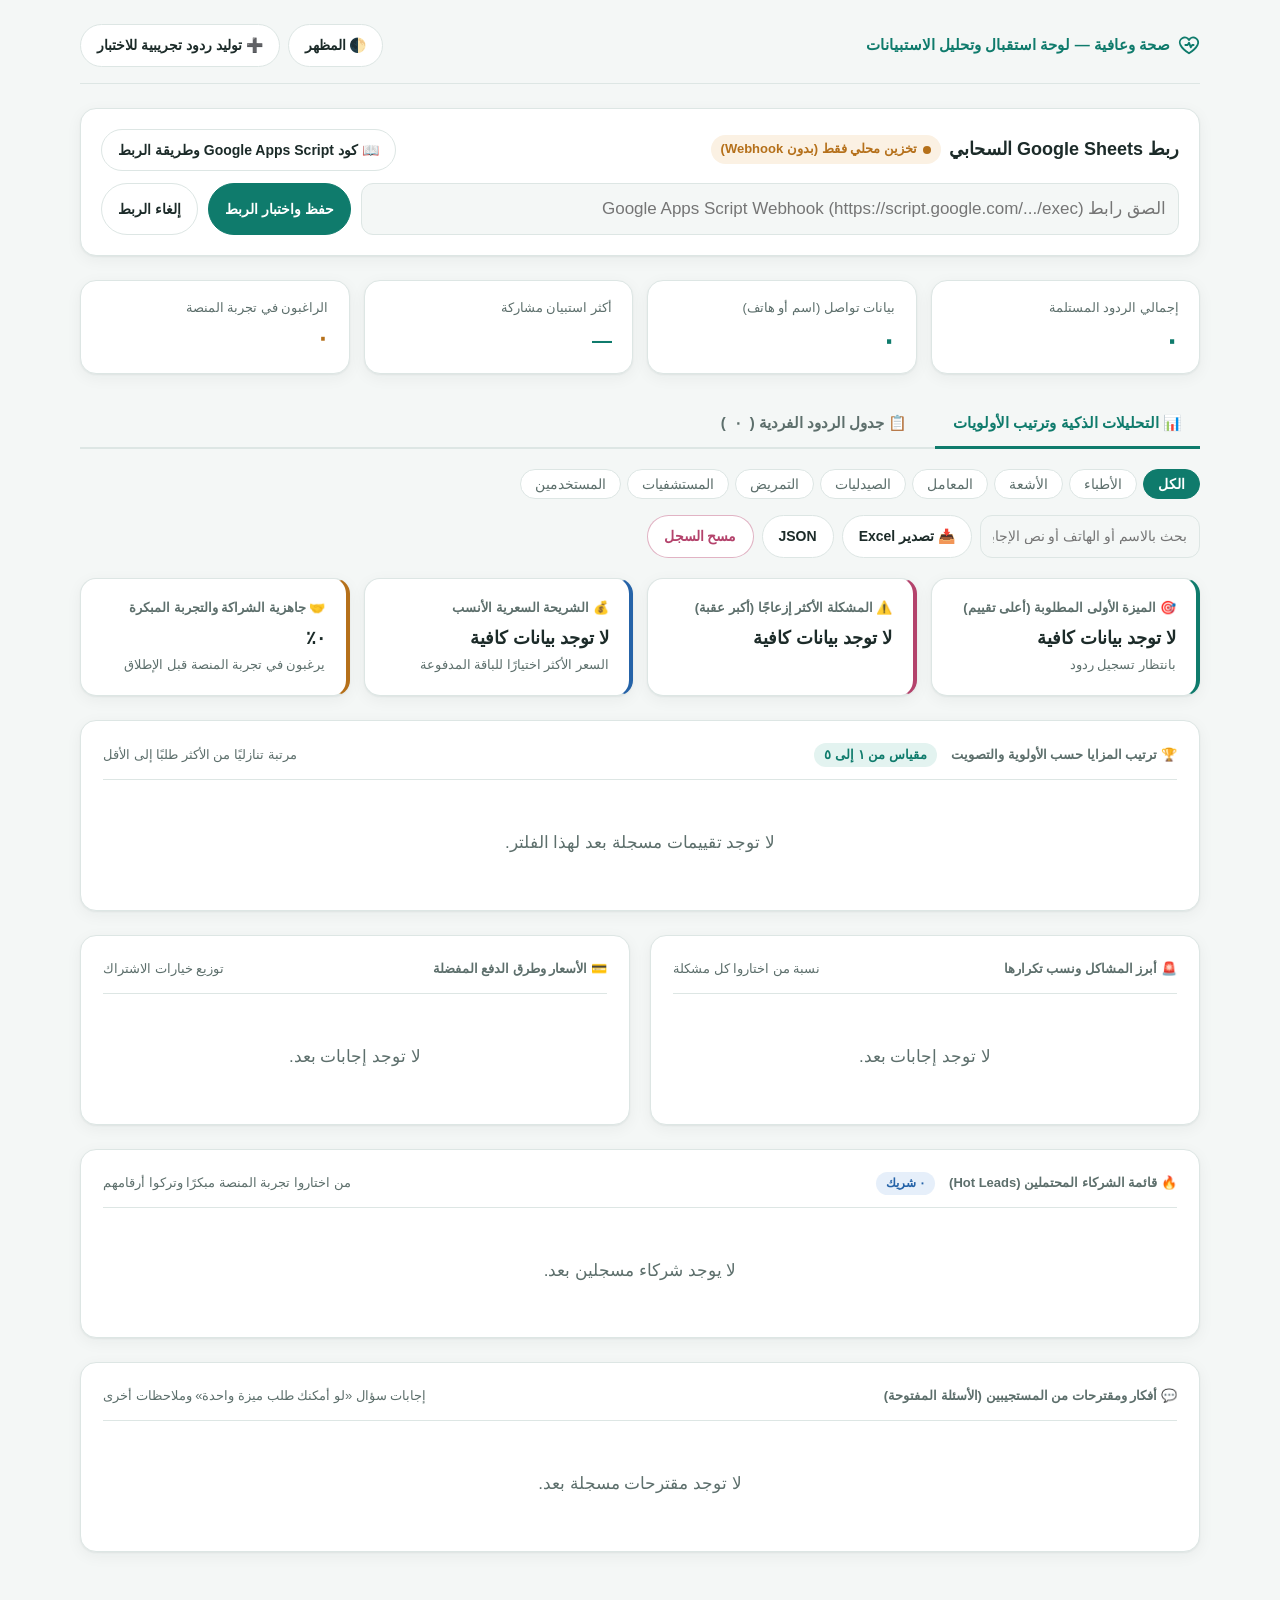
==== dashboard.html @ a5a101ae "surveys" ====
<!doctype html>
<html lang="ar" dir="rtl">

<head>
  <meta charset="utf-8">
  <meta name="viewport" content="width=device-width, initial-scale=1">
  <title>لوحة استقبال وتحليل الردود — صحة وعافية</title>
  <link rel="stylesheet" href="survey.css">
  <style>
    .dash-wrap {
      max-width: 1160px;
      margin: 0 auto;
      padding: 24px 20px 80px;
    }

    .dash-nav {
      display: flex;
      justify-content: space-between;
      align-items: center;
      flex-wrap: wrap;
      gap: 16px;
      margin-bottom: 24px;
      padding-bottom: 16px;
      border-bottom: 1px solid var(--line);
    }

    .nav-links {
      display: flex;
      gap: 8px;
      flex-wrap: wrap;
    }

    .btn {
      font: inherit;
      font-size: 14px;
      font-weight: 600;
      cursor: pointer;
      border: 1px solid var(--line);
      background: var(--card);
      color: var(--text);
      padding: 8px 16px;
      border-radius: 99px;
      display: inline-flex;
      align-items: center;
      gap: 6px;
      text-decoration: none;
      transition: all .2s;
    }

    .btn:hover {
      border-color: var(--brand);
      color: var(--brand);
    }

    .btn.primary {
      background: var(--brand);
      color: #fff;
      border-color: var(--brand);
    }

    .btn.primary:hover {
      opacity: .9;
      color: #fff;
    }

    .btn.danger {
      color: var(--rose);
      border-color: color-mix(in srgb, var(--rose) 40%, transparent);
    }

    .btn.danger:hover {
      background: var(--rose-soft);
    }

    .webhook-card {
      background: var(--card);
      border: 1px solid var(--line);
      border-radius: 16px;
      padding: 20px;
      margin-bottom: 24px;
      box-shadow: var(--shadow);
    }

    .webhook-header {
      display: flex;
      justify-content: space-between;
      align-items: center;
      gap: 12px;
      margin-bottom: 12px;
      flex-wrap: wrap;
    }

    .webhook-header h2 {
      font-size: 18px;
      margin: 0;
      display: flex;
      align-items: center;
      gap: 8px;
    }

    .status-badge {
      display: inline-flex;
      align-items: center;
      gap: 6px;
      font-size: 13px;
      font-weight: 700;
      padding: 3px 10px;
      border-radius: 99px;
      background: var(--accent-soft);
      color: var(--accent);
    }

    .status-badge.connected {
      background: var(--brand-soft);
      color: var(--brand);
    }

    .status-badge i {
      width: 8px;
      height: 8px;
      border-radius: 50%;
      background: currentColor;
    }

    .webhook-input-group {
      display: flex;
      gap: 10px;
      flex-wrap: wrap;
    }

    .webhook-input-group input {
      flex: 1;
      min-width: 280px;
    }

    .help-box {
      margin-top: 14px;
      background: var(--brand-soft);
      border-radius: 12px;
      padding: 14px 16px;
      font-size: 14px;
      line-height: 1.65;
    }

    .help-box ol {
      margin: 8px 0 0;
      padding-inline-start: 22px;
    }

    .stats-grid {
      display: grid;
      grid-template-columns: repeat(auto-fit, minmax(200px, 1fr));
      gap: 14px;
      margin-bottom: 24px;
    }

    .stat-card {
      background: var(--card);
      border: 1px solid var(--line);
      border-radius: 16px;
      padding: 16px 20px;
      box-shadow: var(--shadow);
    }

    .stat-label {
      font-size: 13px;
      color: var(--muted);
      margin-bottom: 4px;
    }

    .stat-val {
      font-size: 28px;
      font-weight: 800;
      color: var(--brand);
      line-height: 1.2;
    }

    /* Main View Switcher Tabs */
    .view-switcher {
      display: flex;
      gap: 10px;
      margin-bottom: 20px;
      border-bottom: 2px solid var(--line);
      padding-bottom: 0;
    }

    .view-tab {
      font: inherit;
      font-size: 15px;
      font-weight: 700;
      cursor: pointer;
      border: none;
      background: none;
      color: var(--muted);
      padding: 10px 18px;
      position: relative;
      bottom: -2px;
      border-bottom: 3px solid transparent;
      display: inline-flex;
      align-items: center;
      gap: 8px;
      transition: all .2s;
    }

    .view-tab:hover {
      color: var(--brand);
    }

    .view-tab.active {
      color: var(--brand);
      border-bottom-color: var(--brand);
    }

    .controls-bar {
      display: flex;
      justify-content: space-between;
      align-items: center;
      flex-wrap: wrap;
      gap: 12px;
      margin-bottom: 20px;
    }

    .filters-scroll {
      display: flex;
      gap: 6px;
      overflow-x: auto;
      padding-bottom: 4px;
      max-width: 100%;
    }

    .filter-chip {
      background: var(--card);
      border: 1px solid var(--line);
      color: var(--muted);
      padding: 6px 14px;
      border-radius: 99px;
      font-size: 14px;
      cursor: pointer;
      white-space: nowrap;
      transition: all .15s;
    }

    .filter-chip:hover {
      border-color: var(--brand);
      color: var(--text);
    }

    .filter-chip.active {
      background: var(--brand);
      color: #fff;
      border-color: var(--brand);
      font-weight: 600;
    }

    /* Analytics Cards & Charts */
    .insights-grid {
      display: grid;
      grid-template-columns: repeat(auto-fit, minmax(240px, 1fr));
      gap: 14px;
      margin-bottom: 24px;
    }

    .insight-box {
      background: var(--card);
      border: 1px solid var(--line);
      border-radius: 16px;
      padding: 18px 20px;
      box-shadow: var(--shadow);
      border-right: 4px solid var(--brand);
    }

    .insight-box.accent {
      border-right-color: var(--accent);
    }

    .insight-box.rose {
      border-right-color: var(--rose);
    }

    .insight-box.sky {
      border-right-color: var(--sky);
    }

    .insight-title {
      font-size: 13px;
      color: var(--muted);
      margin-bottom: 6px;
      font-weight: 600;
    }

    .insight-highlight {
      font-size: 18px;
      font-weight: 800;
      color: var(--text);
      line-height: 1.35;
      margin-bottom: 4px;
    }

    .insight-sub {
      font-size: 13px;
      color: var(--muted);
    }

    .chart-section {
      background: var(--card);
      border: 1px solid var(--line);
      border-radius: 16px;
      padding: 22px;
      margin-bottom: 24px;
      box-shadow: var(--shadow);
    }

    .chart-head {
      display: flex;
      justify-content: space-between;
      align-items: center;
      flex-wrap: wrap;
      gap: 8px;
      margin-bottom: 18px;
      padding-bottom: 12px;
      border-bottom: 1px solid var(--line);
    }

    .chart-head h3 {
      margin: 0;
      font-size: 17px;
      display: flex;
      align-items: center;
      gap: 8px;
    }

    .chart-head span {
      font-size: 13px;
      color: var(--muted);
    }

    /* Bar Ranking Item */
    .bar-item {
      margin-bottom: 14px;
    }

    .bar-item:last-child {
      margin-bottom: 0;
    }

    .bar-info {
      display: flex;
      justify-content: space-between;
      align-items: baseline;
      margin-bottom: 6px;
      gap: 12px;
      font-size: 14.5px;
    }

    .bar-name {
      font-weight: 600;
    }

    .bar-score {
      font-weight: 800;
      color: var(--brand);
      white-space: nowrap;
    }

    .bar-track {
      height: 10px;
      background: var(--line);
      border-radius: 99px;
      overflow: hidden;
      position: relative;
    }

    .bar-fill {
      height: 100%;
      background: var(--brand);
      border-radius: 99px;
      transition: width .5s ease;
    }

    .bar-fill.high {
      background: linear-gradient(90deg, var(--brand), #2dd4bf);
    }

    .bar-fill.mid {
      background: linear-gradient(90deg, var(--sky), #60a5fa);
    }

    .bar-fill.low {
      background: linear-gradient(90deg, var(--accent), #fbbf24);
    }

    .bar-fill.rose {
      background: linear-gradient(90deg, var(--rose), #f472b6);
    }

    /* Grid for side-by-side analytics */
    .analytics-cols {
      display: grid;
      grid-template-columns: repeat(auto-fit, minmax(360px, 1fr));
      gap: 20px;
      margin-bottom: 24px;
    }

    /* Leads Cards */
    .lead-card {
      background: var(--bg);
      border: 1px solid var(--line);
      border-radius: 12px;
      padding: 12px 16px;
      margin-bottom: 10px;
      display: flex;
      justify-content: space-between;
      align-items: center;
      flex-wrap: wrap;
      gap: 10px;
    }

    .lead-card:last-child {
      margin-bottom: 0;
    }

    .lead-info b {
      font-size: 15px;
      display: block;
    }

    .lead-info span {
      font-size: 13px;
      color: var(--muted);
    }

    .lead-actions {
      display: flex;
      gap: 8px;
    }

    /* Quotes Grid */
    .quotes-grid {
      display: grid;
      grid-template-columns: repeat(auto-fit, minmax(300px, 1fr));
      gap: 12px;
    }

    .quote-box {
      background: var(--bg);
      border: 1px solid var(--line);
      border-radius: 12px;
      padding: 14px 16px;
      font-size: 14px;
      line-height: 1.6;
    }

    .quote-box p {
      margin: 0 0 8px;
      font-style: italic;
      color: var(--text);
    }

    .quote-author {
      font-size: 12.5px;
      color: var(--brand);
      font-weight: 700;
      display: flex;
      justify-content: space-between;
    }

    /* Table Styles */
    .table-card {
      background: var(--card);
      border: 1px solid var(--line);
      border-radius: 16px;
      box-shadow: var(--shadow);
      overflow: hidden;
    }

    .table-wrap {
      overflow-x: auto;
      width: 100%;
    }

    table {
      width: 100%;
      border-collapse: collapse;
      text-align: start;
      font-size: 14.5px;
    }

    th {
      background: var(--bg);
      color: var(--muted);
      font-weight: 700;
      padding: 12px 16px;
      border-bottom: 1px solid var(--line);
      white-space: nowrap;
    }

    td {
      padding: 12px 16px;
      border-bottom: 1px solid var(--line);
      vertical-align: middle;
    }

    tr:last-child td {
      border-bottom: none;
    }

    tr:hover td {
      background: color-mix(in srgb, var(--brand-soft) 40%, transparent);
    }

    .empty-state {
      text-align: center;
      padding: 56px 20px;
      color: var(--muted);
    }

    .empty-icon {
      font-size: 48px;
      margin-bottom: 12px;
      display: inline-block;
    }

    /* Details Modal */
    .modal-overlay {
      position: fixed;
      inset: 0;
      background: rgba(0, 0, 0, .55);
      backdrop-filter: blur(4px);
      z-index: 100;
      display: grid;
      place-items: center;
      padding: 16px;
      opacity: 0;
      pointer-events: none;
      transition: opacity .2s;
    }

    .modal-overlay.open {
      opacity: 1;
      pointer-events: auto;
    }

    .modal {
      background: var(--card);
      border: 1px solid var(--line);
      border-radius: 20px;
      width: 100%;
      max-width: 680px;
      max-height: 85vh;
      display: flex;
      flex-direction: column;
      box-shadow: 0 10px 40px rgba(0, 0, 0, .25);
    }

    .modal-header {
      padding: 18px 22px;
      border-bottom: 1px solid var(--line);
      display: flex;
      justify-content: space-between;
      align-items: center;
    }

    .modal-header h3 {
      margin: 0;
      font-size: 18px;
    }

    .modal-body {
      padding: 22px;
      overflow-y: auto;
      flex: 1;
    }

    .modal-footer {
      padding: 14px 22px;
      border-top: 1px solid var(--line);
      display: flex;
      justify-content: flex-end;
    }

    .q-item {
      background: var(--bg);
      border-radius: 12px;
      padding: 12px 16px;
      margin-bottom: 12px;
    }

    .q-item-title {
      font-weight: 700;
      font-size: 14px;
      color: var(--text);
      margin-bottom: 6px;
    }

    .q-item-ans {
      font-size: 14.5px;
      color: var(--brand);
      line-height: 1.5;
    }

    .matrix-item {
      display: flex;
      justify-content: space-between;
      padding: 4px 0;
      border-bottom: 1px dashed var(--line);
      font-size: 13.5px;
    }

    .matrix-item:last-child {
      border-bottom: none;
    }
  </style>
</head>

<body>

  <header class="dash-wrap">
    <div class="dash-nav">
      <div class="brand">
        <svg viewBox="0 0 24 24" fill="none" stroke="currentColor" stroke-width="2" stroke-linecap="round" stroke-linejoin="round">
          <path d="M12 21s-7-4.4-9.3-9A5.2 5.2 0 0 1 12 6.5 5.2 5.2 0 0 1 21.3 12C19 16.6 12 21 12 21z" />
          <path d="M8 12h2.5l1.5-2.5 2 5 1.5-2.5H17" />
        </svg>
        صحة وعافية — لوحة استقبال وتحليل الاستبيانات
      </div>
      <div class="nav-links">
        <button class="btn" id="themeToggle" type="button">🌓 المظهر</button>
        <button class="btn" id="sampleDataBtn" type="button">➕ توليد ردود تجريبية للاختبار</button>
      </div>
    </div>

    <!-- Webhook Integration Card -->
    <section class="webhook-card">
      <div class="webhook-header">
        <h2>
          <span>ربط Google Sheets السحابي</span>
          <span class="status-badge" id="webhookStatusBadge">
            <i></i> <span id="webhookStatusText">محفوظ محلياً فقط</span>
          </span>
        </h2>
        <button class="btn" id="toggleHelpBtn" type="button">📖 كود Google Apps Script وطريقة الربط</button>
      </div>

      <div class="webhook-input-group">
        <input type="text" id="webhookInput" placeholder="الصق رابط Google Apps Script Webhook (https://script.google.com/.../exec)">
        <button class="btn primary" id="saveWebhookBtn" type="button">حفظ واختبار الربط</button>
        <button class="btn" id="clearWebhookBtn" type="button">إلغاء الربط</button>
      </div>

      <div class="help-box" id="helpBox" hidden>
        <b>طريقة الربط في دقيقتين مع Google Sheets:</b>
        <ol>
          <li>افتح ملف [google-sheets-script.js](google-sheets-script.js) وانسخ الكود بالكامل.</li>
          <li>في شيت جديد على Google Drive، اختر من القائمة: <b>ملحقات (Extensions) &gt; Apps Script</b> والصق الكود.</li>
          <li>اضغط <b>Deploy (نشر) &gt; New deployment &gt; نوع Web app &gt; Who has access: Anyone</b>.</li>
          <li>انسخ الرابط الناتج والصقه في الخانة أعلاه واضغط حفظ. سيتم تحويل أي رد تلقائيًا لجدول Google Sheets!</li>
        </ol>
      </div>
    </section>

    <!-- Top KPI Stats -->
    <div class="stats-grid">
      <div class="stat-card">
        <div class="stat-label">إجمالي الردود المستلمة</div>
        <div class="stat-val" id="statTotal">٠</div>
      </div>
      <div class="stat-card">
        <div class="stat-label">بيانات تواصل (اسم أو هاتف)</div>
        <div class="stat-val" id="statContacts">٠</div>
      </div>
      <div class="stat-card">
        <div class="stat-label">أكثر استبيان مشاركة</div>
        <div class="stat-val" id="statTop" style="font-size: 20px; padding-top: 4px;">—</div>
      </div>
      <div class="stat-card">
        <div class="stat-label">الراغبون في تجربة المنصة</div>
        <div class="stat-val" id="statPartners" style="font-size: 24px; color: var(--accent);">٠</div>
      </div>
    </div>

    <!-- View Switcher Tabs -->
    <div class="view-switcher">
      <button class="view-tab active" id="tabAnalyticsBtn" type="button">
        📊 التحليلات الذكية وترتيب الأولويات
      </button>
      <button class="view-tab" id="tabResponsesBtn" type="button">
        📋 جدول الردود الفردية (<span id="responsesCountBadge">٠</span>)
      </button>
    </div>

    <!-- Filters Bar (Shared across both views) -->
    <div class="controls-bar">
      <div class="filters-scroll" id="filtersList">
        <button class="filter-chip active" data-type="all">الكل</button>
        <button class="filter-chip" data-type="الدكاترة">الأطباء</button>
        <button class="filter-chip" data-type="الأشعة">الأشعة</button>
        <button class="filter-chip" data-type="المعامل">المعامل</button>
        <button class="filter-chip" data-type="الصيدليات">الصيدليات</button>
        <button class="filter-chip" data-type="التمريض">التمريض</button>
        <button class="filter-chip" data-type="المستشفيات">المستشفيات</button>
        <button class="filter-chip" data-type="المستخدمين">المستخدمين</button>
      </div>

      <div style="display: flex; gap: 8px; flex-wrap: wrap;">
        <input type="text" id="searchInput" placeholder="بحث بالاسم أو الهاتف أو نص الإجابة…" style="width: 220px; padding: 6px 12px; font-size: 14px;">
        <button class="btn" id="exportCsvBtn" type="button">📥 تصدير Excel</button>
        <button class="btn" id="exportJsonBtn" type="button">JSON</button>
        <button class="btn danger" id="clearAllBtn" type="button">مسح السجل</button>
      </div>
    </div>

    <!-- VIEW 1: SMART ANALYTICS VIEW -->
    <div id="analyticsView">
      <!-- Executive Insights -->
      <div class="insights-grid">
        <div class="insight-box">
          <div class="insight-title">🎯 الميزة الأولى المطلوبة (أعلى تقييم)</div>
          <div class="insight-highlight" id="insightTopFeature">—</div>
          <div class="insight-sub" id="insightTopFeatureScore">بناءً على تصويت المستجيبين</div>
        </div>
        <div class="insight-box rose">
          <div class="insight-title">⚠️ المشكلة الأكثر إزعاجًا (أكبر عقبة)</div>
          <div class="insight-highlight" id="insightTopPain">—</div>
          <div class="insight-sub" id="insightTopPainPct">نسبة من يعانون منها</div>
        </div>
        <div class="insight-box sky">
          <div class="insight-title">💰 الشريحة السعرية الأنسب</div>
          <div class="insight-highlight" id="insightPriceTier">—</div>
          <div class="insight-sub">السعر الأكثر اختيارًا للباقة المدفوعة</div>
        </div>
        <div class="insight-box accent">
          <div class="insight-title">🤝 جاهزية الشراكة والتجربة المبكرة</div>
          <div class="insight-highlight" id="insightPartnershipPct">٠٪</div>
          <div class="insight-sub">يرغبون في تجربة المنصة قبل الإطلاق</div>
        </div>
      </div>

      <!-- Feature Priority Ranking (From Matrix 1 to 5) -->
      <section class="chart-section">
        <div class="chart-head">
          <h3>
            <span>🏆 ترتيب المزايا حسب الأولوية والتصويت</span>
            <span class="tag now">مقياس من ١ إلى ٥</span>
          </h3>
          <span>مرتبة تنازليًا من الأكثر طلبًا إلى الأقل</span>
        </div>
        <div id="featureRankingsList">
          <!-- Injected dynamically -->
        </div>
      </section>

      <!-- 2 Columns: Pain Points vs Pricing & Payment -->
      <div class="analytics-cols">
        <!-- Pain points -->
        <section class="chart-section" style="margin-bottom: 0;">
          <div class="chart-head">
            <h3><span>🚨 أبرز المشاكل ونسب تكرارها</span></h3>
            <span>نسبة من اختاروا كل مشكلة</span>
          </div>
          <div id="painPointsList">
            <!-- Injected dynamically -->
          </div>
        </section>

        <!-- Pricing & Payment -->
        <section class="chart-section" style="margin-bottom: 0;">
          <div class="chart-head">
            <h3><span>💳 الأسعار وطرق الدفع المفضلة</span></h3>
            <span>توزيع خيارات الاشتراك</span>
          </div>
          <div id="pricingDistributionList">
            <!-- Injected dynamically -->
          </div>
        </section>
      </div>

      <!-- Hot Leads Section -->
      <section class="chart-section">
        <div class="chart-head">
          <h3>
            <span>🔥 قائمة الشركاء المحتملين (Hot Leads)</span>
            <span class="tag ready" id="hotLeadsCountTag">٠ شريك</span>
          </h3>
          <span>من اختاروا تجربة المنصة مبكرًا وتركوا أرقامهم</span>
        </div>
        <div id="hotLeadsList">
          <!-- Injected dynamically -->
        </div>
      </section>

      <!-- Voice of Customer: Open suggestions -->
      <section class="chart-section">
        <div class="chart-head">
          <h3><span>💬 أفكار ومقترحات من المستجيبين (الأسئلة المفتوحة)</span></h3>
          <span>إجابات سؤال «لو أمكنك طلب ميزة واحدة» وملاحظات أخرى</span>
        </div>
        <div class="quotes-grid" id="openFeedbackList">
          <!-- Injected dynamically -->
        </div>
      </section>
    </div>

    <!-- VIEW 2: INDIVIDUAL RESPONSES TABLE VIEW -->
    <div id="responsesView" hidden>
      <div class="table-card">
        <div class="table-wrap">
          <table>
            <thead>
              <tr>
                <th>#</th>
                <th>الاستبيان</th>
                <th>تاريخ الإرسال</th>
                <th>الاسم</th>
                <th>الهاتف</th>
                <th>المحافظة</th>
                <th>عدد الإجابات</th>
                <th>الإجراء</th>
              </tr>
            </thead>
            <tbody id="responsesTableBody">
              <!-- Dynamic rows -->
            </tbody>
          </table>
        </div>
        <div class="empty-state" id="emptyState" hidden>
          <div class="empty-icon">📋</div>
          <h3>لا توجد ردود مسجلة بعد</h3>
          <p>عندما يملأ أي شخص استبيانًا ويضغط "إرسال الاستبيان"، ستظهر بياناته هنا فورًا ويتم إرسالها إلى Google Sheets.</p>
          <div style="display: flex; gap: 8px; justify-content: center; margin-top: 16px;">
            <a class="btn primary" href="doctor-survey.html" target="_blank">فتح استبيان لتجربته ↗</a>
          </div>
        </div>
      </div>
    </div>
  </header>

  <!-- Details Modal -->
  <div class="modal-overlay" id="detailsModal">
    <div class="modal">
      <div class="modal-header">
        <h3 id="modalTitle">تفاصيل الرد</h3>
        <button class="tool" id="modalCloseBtn" type="button" style="padding: 4px 10px;">✕ إغلاق</button>
      </div>
      <div class="modal-body" id="modalBody">
        <!-- Content inserted dynamically -->
      </div>
      <div class="modal-footer">
        <button class="btn" id="modalCloseFooterBtn" type="button">إغلاق</button>
      </div>
    </div>
  </div>

  <script>
    const AR = (n) => String(n).replace(/\d/g, (d) => "٠١٢٣٤٥٦٧٨٩"[d]);

    // View Switcher Elements
    const tabAnalyticsBtn = document.getElementById("tabAnalyticsBtn");
    const tabResponsesBtn = document.getElementById("tabResponsesBtn");
    const analyticsView = document.getElementById("analyticsView");
    const responsesView = document.getElementById("responsesView");
    const responsesCountBadge = document.getElementById("responsesCountBadge");

    // Webhook Elements
    const webhookInput = document.getElementById("webhookInput");
    const saveWebhookBtn = document.getElementById("saveWebhookBtn");
    const clearWebhookBtn = document.getElementById("clearWebhookBtn");
    const webhookStatusBadge = document.getElementById("webhookStatusBadge");
    const webhookStatusText = document.getElementById("webhookStatusText");
    const helpBox = document.getElementById("helpBox");
    const toggleHelpBtn = document.getElementById("toggleHelpBtn");

    // Stats Elements
    const statTotal = document.getElementById("statTotal");
    const statContacts = document.getElementById("statContacts");
    const statTop = document.getElementById("statTop");
    const statPartners = document.getElementById("statPartners");

    // Insights Elements
    const insightTopFeature = document.getElementById("insightTopFeature");
    const insightTopFeatureScore = document.getElementById("insightTopFeatureScore");
    const insightTopPain = document.getElementById("insightTopPain");
    const insightTopPainPct = document.getElementById("insightTopPainPct");
    const insightPriceTier = document.getElementById("insightPriceTier");
    const insightPartnershipPct = document.getElementById("insightPartnershipPct");

    const featureRankingsList = document.getElementById("featureRankingsList");
    const painPointsList = document.getElementById("painPointsList");
    const pricingDistributionList = document.getElementById("pricingDistributionList");
    const hotLeadsList = document.getElementById("hotLeadsList");
    const hotLeadsCountTag = document.getElementById("hotLeadsCountTag");
    const openFeedbackList = document.getElementById("openFeedbackList");

    const filtersList = document.getElementById("filtersList");
    const searchInput = document.getElementById("searchInput");
    const responsesTableBody = document.getElementById("responsesTableBody");
    const emptyState = document.getElementById("emptyState");

    const detailsModal = document.getElementById("detailsModal");
    const modalTitle = document.getElementById("modalTitle");
    const modalBody = document.getElementById("modalBody");
    const modalCloseBtn = document.getElementById("modalCloseBtn");
    const modalCloseFooterBtn = document.getElementById("modalCloseFooterBtn");

    let currentFilter = "all";
    let searchQuery = "";
    let activeView = "analytics"; // 'analytics' or 'responses'

    // View Switching
    function setView(view) {
      activeView = view;
      if (view === "analytics") {
        tabAnalyticsBtn.classList.add("active");
        tabResponsesBtn.classList.remove("active");
        analyticsView.hidden = false;
        responsesView.hidden = true;
      } else {
        tabAnalyticsBtn.classList.remove("active");
        tabResponsesBtn.classList.add("active");
        analyticsView.hidden = true;
        responsesView.hidden = false;
      }
    }

    tabAnalyticsBtn.addEventListener("click", () => setView("analytics"));
    tabResponsesBtn.addEventListener("click", () => setView("responses"));

    // Webhook management
    function updateWebhookUI() {
      const url = localStorage.getItem("SURVEY_WEBHOOK_URL") || "";
      webhookInput.value = url;
      if (url && url.startsWith("http")) {
        webhookStatusBadge.classList.add("connected");
        webhookStatusText.textContent = "متصل سحابيًا بـ Google Sheets";
      } else {
        webhookStatusBadge.classList.remove("connected");
        webhookStatusText.textContent = "تخزين محلي فقط (بدون Webhook)";
      }
    }

    saveWebhookBtn.addEventListener("click", async () => {
      const url = webhookInput.value.trim();
      if (!url) {
        alert("يرجى إدخال رابط Webhook صالح.");
        return;
      }
      localStorage.setItem("SURVEY_WEBHOOK_URL", url);
      updateWebhookUI();
      saveWebhookBtn.textContent = "جاري الاختبار…";
      try {
        await fetch(url, {
          method: "POST",
          mode: "no-cors",
          cache: "no-cache",
          headers: { "Content-Type": "text/plain;charset=utf-8" },
          body: JSON.stringify({ test: true, ping: "ping from survey dashboard", date: new Date().toISOString() })
        });
        alert("تم حفظ الرابط واختباره بنجاح!");
      } catch (err) {
        alert("تم حفظ الرابط بنجاح.");
      } finally {
        saveWebhookBtn.textContent = "حفظ واختبار الربط";
      }
    });

    clearWebhookBtn.addEventListener("click", () => {
      if (confirm("هل ترغب في إلغاء رابط الـ Webhook؟ ستظل الردود تُحفظ محليًا.")) {
        localStorage.removeItem("SURVEY_WEBHOOK_URL");
        updateWebhookUI();
      }
    });

    toggleHelpBtn.addEventListener("click", () => {
      helpBox.hidden = !helpBox.hidden;
    });

    // Theme toggle
    document.getElementById("themeToggle").addEventListener("click", () => {
      const cur = document.documentElement.getAttribute("data-theme");
      const next = cur === "dark" ? "light" : "dark";
      document.documentElement.setAttribute("data-theme", next);
      localStorage.setItem("SURVEY_THEME", next);
    });
    if (localStorage.getItem("SURVEY_THEME")) {
      document.documentElement.setAttribute("data-theme", localStorage.getItem("SURVEY_THEME"));
    }

    function getSubmissions() {
      try {
        return JSON.parse(localStorage.getItem("SURVEY_SUBMISSIONS") || "[]");
      } catch {
        return [];
      }
    }

    // MAIN RENDER FUNCTION
    function render() {
      const all = getSubmissions();

      // Top counters
      statTotal.textContent = AR(all.length);
      responsesCountBadge.textContent = AR(all.length);

      const withContact = all.filter(s => (s.contact?.name && s.contact.name !== "غير محدد") || (s.contact?.phone && s.contact.phone !== "غير محدد")).length;
      statContacts.textContent = AR(withContact);

      // Top survey type
      const counts = {};
      all.forEach(s => {
        const title = s.surveyTitle || "عام";
        counts[title] = (counts[title] || 0) + 1;
      });
      let topName = "—";
      let topCount = 0;
      for (const [k, v] of Object.entries(counts)) {
        if (v > topCount) { topCount = v; topName = k; }
      }
      statTop.textContent = topName;

      // Filtered dataset
      let filtered = all.filter(item => {
        if (currentFilter !== "all") {
          const match = (item.surveyTitle || "") + (item.surveyFilename || "");
          if (!match.includes(currentFilter)) return false;
        }
        if (searchQuery) {
          const q = searchQuery.toLowerCase();
          const matchStr = (
            (item.contact?.name || "") + " " +
            (item.contact?.phone || "") + " " +
            (item.surveyTitle || "") + " " +
            JSON.stringify(item.answers || [])
          ).toLowerCase();
          if (!matchStr.includes(q)) return false;
        }
        return true;
      });

      // 1. Render Table
      responsesTableBody.innerHTML = "";
      if (filtered.length === 0) {
        emptyState.hidden = false;
      } else {
        emptyState.hidden = true;
        filtered.forEach((sub, i) => {
          const tr = document.createElement("tr");
          const ansCount = (sub.answers || []).filter(a => a.answer !== null).length;
          tr.innerHTML = `
            <td><b>${AR(i + 1)}</b></td>
            <td><span class="tag now">${sub.surveyTitle || "استبيان"}</span></td>
            <td><small style="color:var(--muted);">${sub.submittedAt || sub.timestamp || "—"}</small></td>
            <td><b>${sub.contact?.name || "—"}</b></td>
            <td dir="ltr" style="text-align:right;">${sub.contact?.phone || "—"}</td>
            <td>${sub.contact?.gov || "—"}</td>
            <td>${AR(ansCount)} سؤال</td>
            <td>
              <button class="btn" style="padding:4px 10px; font-size:13px;" onclick="viewDetails('${sub.id}')">عرض الإجابات</button>
            </td>
          `;
          responsesTableBody.appendChild(tr);
        });
      }

      // 2. Render Smart Analytics
      renderSmartAnalytics(filtered, all);
    }

    function renderSmartAnalytics(list, allList) {
      if (list.length === 0) {
        insightTopFeature.textContent = "لا توجد بيانات كافية";
        insightTopFeatureScore.textContent = "بانتظار تسجيل ردود";
        insightTopPain.textContent = "لا توجد بيانات كافية";
        insightTopPainPct.textContent = "";
        insightPriceTier.textContent = "لا توجد بيانات كافية";
        insightPartnershipPct.textContent = "٠٪";
        featureRankingsList.innerHTML = '<div style="text-align:center; padding:30px; color:var(--muted);">لا توجد تقييمات مسجلة بعد لهذا الفلتر.</div>';
        painPointsList.innerHTML = '<div style="text-align:center; padding:30px; color:var(--muted);">لا توجد إجابات بعد.</div>';
        pricingDistributionList.innerHTML = '<div style="text-align:center; padding:30px; color:var(--muted);">لا توجد إجابات بعد.</div>';
        hotLeadsList.innerHTML = '<div style="text-align:center; padding:30px; color:var(--muted);">لا يوجد شركاء مسجلين بعد.</div>';
        openFeedbackList.innerHTML = '<div style="text-align:center; padding:30px; color:var(--muted); grid-column: 1/-1;">لا توجد مقترحات مسجلة بعد.</div>';
        statPartners.textContent = "٠";
        return;
      }

      // A) Aggregate Matrix Questions (Feature Ratings 1 to 5)
      const matrixMap = {};
      list.forEach(sub => {
        (sub.answers || []).forEach(a => {
          if (a.type === "matrix" && Array.isArray(a.answer)) {
            a.answer.forEach(row => {
              if (row.item && row.score) {
                const scoreNum = Number(row.score);
                if (!isNaN(scoreNum) && scoreNum > 0) {
                  if (!matrixMap[row.item]) matrixMap[row.item] = { sum: 0, count: 0, counts: { 1: 0, 2: 0, 3: 0, 4: 0, 5: 0 } };
                  matrixMap[row.item].sum += scoreNum;
                  matrixMap[row.item].count += 1;
                  matrixMap[row.item].counts[scoreNum] = (matrixMap[row.item].counts[scoreNum] || 0) + 1;
                }
              }
            });
          }
        });
      });

      const featureRankings = Object.entries(matrixMap).map(([feature, data]) => ({
        feature,
        avg: (data.sum / data.count).toFixed(2),
        count: data.count,
        topVotedPct: Math.round(((data.counts[5] || 0) / data.count) * 100)
      })).sort((a, b) => b.avg - a.avg);

      if (featureRankings.length > 0) {
        const top = featureRankings[0];
        insightTopFeature.textContent = top.feature.length > 55 ? top.feature.slice(0, 55) + "…" : top.feature;
        insightTopFeatureScore.textContent = `⭐ ${AR(top.avg)} من ٥ (${AR(top.topVotedPct)}٪ اعتبروها ضرورية)`;

        featureRankingsList.innerHTML = featureRankings.map((f, i) => {
          const pct = Math.round((f.avg / 5) * 100);
          const fillClass = f.avg >= 4.2 ? "high" : f.avg >= 3.5 ? "mid" : "low";
          return `
            <div class="bar-item">
              <div class="bar-info">
                <span class="bar-name">${AR(i + 1)}. ${f.feature}</span>
                <span class="bar-score">${AR(f.avg)} / ٥ <small style="color:var(--muted); font-weight:normal;">(${AR(f.count)} تصويت)</small></span>
              </div>
              <div class="bar-track">
                <div class="bar-fill ${fillClass}" style="width: ${pct}%"></div>
              </div>
            </div>
          `;
        }).join("");
      } else {
        featureRankingsList.innerHTML = '<div style="text-align:center; padding:30px; color:var(--muted);">لا توجد أسئلة تقييم (مصفوفة) في هذا الاستبيان.</div>';
        insightTopFeature.textContent = "—";
        insightTopFeatureScore.textContent = "لا توجد أسئلة تقييم";
      }

      // B) Aggregate Pain Points
      const painMap = {};
      let totalPainsRespondents = 0;
      list.forEach(sub => {
        (sub.answers || []).forEach(a => {
          if (a.id === "pains" || a.question?.includes("تعطّل") || a.question?.includes("إزعاج") || a.question?.includes("بتتعبك")) {
            totalPainsRespondents++;
            if (Array.isArray(a.answer)) {
              a.answer.forEach(opt => {
                painMap[opt] = (painMap[opt] || 0) + 1;
              });
            } else if (typeof a.answer === "string") {
              painMap[a.answer] = (painMap[a.answer] || 0) + 1;
            }
          }
        });
      });

      const painRankings = Object.entries(painMap).map(([pain, count]) => ({
        pain,
        count,
        pct: Math.round((count / Math.max(1, totalPainsRespondents)) * 100)
      })).sort((a, b) => b.count - a.count);

      if (painRankings.length > 0) {
        const topPain = painRankings[0];
        insightTopPain.textContent = topPain.pain.length > 55 ? topPain.pain.slice(0, 55) + "…" : topPain.pain;
        insightTopPainPct.textContent = `يعاني منها ${AR(topPain.pct)}٪ من المستجيبين (${AR(topPain.count)} صوت)`;

        painPointsList.innerHTML = painRankings.slice(0, 7).map(p => `
          <div class="bar-item">
            <div class="bar-info">
              <span class="bar-name">${p.pain}</span>
              <span class="bar-score" style="color:var(--rose);">${AR(p.pct)}٪ <small style="color:var(--muted); font-weight:normal;">(${AR(p.count)})</small></span>
            </div>
            <div class="bar-track">
              <div class="bar-fill rose" style="width: ${p.pct}%"></div>
            </div>
          </div>
        `).join("");
      } else {
        painPointsList.innerHTML = '<div style="text-align:center; padding:30px; color:var(--muted);">لا توجد بيانات مشاكل مسجلة.</div>';
        insightTopPain.textContent = "—";
        insightTopPainPct.textContent = "";
      }

      // C) Pricing & Payment Analysis
      const priceMap = {};
      let priceTotal = 0;
      list.forEach(sub => {
        (sub.answers || []).forEach(a => {
          if (a.id === "price" || a.question?.includes("المبلغ الشهري") || a.question?.includes("باقة الأسرة")) {
            if (a.answer) {
              priceTotal++;
              priceMap[a.answer] = (priceMap[a.answer] || 0) + 1;
            }
          }
        });
      });

      const priceRankings = Object.entries(priceMap).map(([tier, count]) => ({
        tier,
        count,
        pct: Math.round((count / Math.max(1, priceTotal)) * 100)
      })).sort((a, b) => b.count - a.count);

      if (priceRankings.length > 0) {
        insightPriceTier.textContent = priceRankings[0].tier;
        pricingDistributionList.innerHTML = priceRankings.map(p => `
          <div class="bar-item">
            <div class="bar-info">
              <span class="bar-name">${p.tier}</span>
              <span class="bar-score" style="color:var(--sky);">${AR(p.pct)}٪ <small style="color:var(--muted); font-weight:normal;">(${AR(p.count)})</small></span>
            </div>
            <div class="bar-track">
              <div class="bar-fill mid" style="width: ${p.pct}%"></div>
            </div>
          </div>
        `).join("");
      } else {
        pricingDistributionList.innerHTML = '<div style="text-align:center; padding:30px; color:var(--muted);">لا توجد بيانات أسعار في هذا التحديد.</div>';
        insightPriceTier.textContent = "—";
      }

      // D) Hot Leads (Early Adopters & Partners)
      const hotLeads = [];
      list.forEach(sub => {
        const wantsPartner = (sub.answers || []).some(a => {
          if (a.id === "partner" || a.question?.includes("شريك") || a.question?.includes("تشاركنا") || a.question?.includes("تجربة")) {
            return String(a.answer).includes("نعم") || String(a.answer).includes("أرغب") || String(a.answer).includes("أيوه");
          }
          return false;
        });

        const hasPhone = sub.contact?.phone && sub.contact.phone !== "غير محدد" && sub.contact.phone.length > 4;
        if (wantsPartner || hasPhone) {
          hotLeads.push({
            id: sub.id,
            name: sub.contact?.name && sub.contact.name !== "غير محدد" ? sub.contact.name : "بدون اسم",
            phone: sub.contact?.phone || "—",
            gov: sub.contact?.gov || "",
            survey: sub.surveyTitle || "استبيان",
            partnerState: wantsPartner ? "يرغب بالتجربة مبكرًا" : "ترك بيانات للتواصل"
          });
        }
      });

      statPartners.textContent = AR(hotLeads.length);
      hotLeadsCountTag.textContent = `${AR(hotLeads.length)} شريك مهتم`;
      const partnerPct = Math.round((hotLeads.length / Math.max(1, list.length)) * 100);
      insightPartnershipPct.textContent = `${AR(partnerPct)}٪ (${AR(hotLeads.length)} شخص)`;

      if (hotLeads.length > 0) {
        hotLeadsList.innerHTML = hotLeads.slice(0, 10).map(lead => `
          <div class="lead-card">
            <div class="lead-info">
              <b>${lead.name} <span class="tag now" style="font-size:12px;">${lead.survey}</span> ${lead.gov ? `<small style="color:var(--muted);">(${lead.gov})</small>` : ''}</b>
              <span>${lead.partnerState}</span>
            </div>
            <div class="lead-actions">
              <span dir="ltr" style="font-weight:700; align-self:center; font-size:14px; color:var(--brand);">${lead.phone}</span>
              ${lead.phone !== "—" ? `
                <a class="btn" href="https://wa.me/2${lead.phone.replace(/[^0-9]/g, '')}" target="_blank" style="padding:4px 10px; font-size:12px;">واتساب ↗</a>
              ` : ''}
              <button class="btn" style="padding:4px 10px; font-size:12px;" onclick="viewDetails('${lead.id}')">عرض الرد</button>
            </div>
          </div>
        `).join("");
      } else {
        hotLeadsList.innerHTML = '<div style="text-align:center; padding:30px; color:var(--muted);">لم يحدد أحد رغبته في التجربة بعد.</div>';
      }

      // E) Open Suggestions & Voice of Customer
      const quotes = [];
      list.forEach(sub => {
        (sub.answers || []).forEach(a => {
          if ((a.id === "wish" || a.id === "extra" || a.id === "apps" || a.type === "open") && a.answer && typeof a.answer === "string" && a.answer.trim().length > 3) {
            quotes.push({
              text: a.answer.trim(),
              question: a.question || "ملاحظة",
              name: sub.contact?.name && sub.contact.name !== "غير محدد" ? sub.contact.name : (sub.surveyTitle || "مشارك"),
              subId: sub.id
            });
          }
        });
      });

      if (quotes.length > 0) {
        openFeedbackList.innerHTML = quotes.slice(0, 9).map(q => `
          <div class="quote-box">
            <p>«${q.text}»</p>
            <div class="quote-author">
              <span>${q.name}</span>
              <button class="tool" style="font-size:11px; padding:2px 8px;" onclick="viewDetails('${q.subId}')">الاستبيان</button>
            </div>
          </div>
        `).join("");
      } else {
        openFeedbackList.innerHTML = '<div style="text-align:center; padding:30px; color:var(--muted); grid-column: 1/-1;">لا توجد تعليقات أو مقترحات نصية مسجلة بعد.</div>';
      }
    }

    // Filter Chips
    filtersList.addEventListener("click", (e) => {
      const chip = e.target.closest(".filter-chip");
      if (!chip) return;
      filtersList.querySelectorAll(".filter-chip").forEach(c => c.classList.remove("active"));
      chip.classList.add("active");
      currentFilter = chip.dataset.type;
      render();
    });

    // Search
    searchInput.addEventListener("input", (e) => {
      searchQuery = e.target.value.trim();
      render();
    });

    // Modal Details
    window.viewDetails = function(id) {
      const all = getSubmissions();
      const item = all.find(s => s.id === id);
      if (!item) return;

      modalTitle.textContent = `${item.surveyTitle || "استبيان"} — ${item.contact?.name || "بدون اسم"}`;
      let html = `
        <div style="background:var(--card); border:1px solid var(--line); border-radius:12px; padding:12px 16px; margin-bottom:16px;">
          <div><b>التاريخ:</b> ${item.submittedAt || item.timestamp}</div>
          <div><b>الاسم:</b> ${item.contact?.name || "غير محدد"}</div>
          <div><b>الهاتف / واتساب:</b> ${item.contact?.phone || "غير محدد"}</div>
          <div><b>المحافظة:</b> ${item.contact?.gov || "غير محدد"}</div>
        </div>
        <h4 style="margin:16px 0 10px;">الإجابات (${AR(item.answers?.length || 0)} سؤال):</h4>
      `;

      (item.answers || []).forEach(a => {
        let valDisplay = "";
        if (a.answer === null || a.answer === undefined) {
          valDisplay = '<i style="color:var(--muted)">لم تتم الإجابة</i>';
        } else if (Array.isArray(a.answer)) {
          if (a.type === "matrix") {
            valDisplay = a.answer.map(m => `
              <div class="matrix-item">
                <span>${m.item}</span>
                <b>${m.score ? AR(m.score) + " / ٥" : "—"}</b>
              </div>
            `).join("");
          } else {
            valDisplay = a.answer.map(x => `<span class="tag ready" style="margin:2px 4px 2px 0;">${x}</span>`).join("");
          }
        } else if (typeof a.answer === "object") {
          valDisplay = Object.entries(a.answer).map(([k, v]) => `<div><b>${k}:</b> ${v || "—"}</div>`).join("");
        } else {
          valDisplay = `<div>${a.answer}</div>`;
        }

        html += `
          <div class="q-item">
            <div class="q-item-title">${a.question || a.id}</div>
            <div class="q-item-ans">${valDisplay}</div>
          </div>
        `;
      });

      modalBody.innerHTML = html;
      detailsModal.classList.add("open");
    };

    function closeModal() {
      detailsModal.classList.remove("open");
    }
    modalCloseBtn.addEventListener("click", closeModal);
    modalCloseFooterBtn.addEventListener("click", closeModal);
    detailsModal.addEventListener("click", (e) => {
      if (e.target === detailsModal) closeModal();
    });

    // Sample Data generator for rich demonstration
    document.getElementById("sampleDataBtn").addEventListener("click", () => {
      const doctorsSpecialties = ["باطنة", "أطفال", "عظام", "جلدية", "نسا وتوليد", "قلب"];
      const names = ["د. خالد النجار", "د. سارة فؤاد", "د. محمد إبراهيم", "د. منى عبد الرحمن", "د. كريم شريف", "صيدلي أحمد سمير", "مركز الأمل للأشعة"];
      const govs = ["القاهرة", "الجيزة", "الإسكندرية", "الدقهلية", "الغربية"];
      const pains = [
        "حجوزات لا يحضر أصحابها", "الزحام وطول الانتظار", "كثرة المكالمات للحجز",
        "ضياع الروشتات والتحاليل القديمة", "الحسابات وتسليم النقدية آخر اليوم", "متابعة نتائج التحاليل والأشعة"
      ];
      const wishes = [
        "حجز المرضى أونلاين برقم دور واضح",
        "الروشتة الإلكترونية تنزل للمريض على الواتساب",
        "ملف طبي مشترك يربطني بالمعامل والمراكز فوراً",
        "تنبيه آلي للمريض قبل الموعد بساعتين",
        "حسابات العيادة وتقفيل الوردية بضغطة زر"
      ];
      const prices = ["من ١٠٠ إلى ٢٠٠ جنيه", "من ٢٠٠ إلى ٤٠٠ جنيه", "من ٤٠٠ إلى ٦٠٠ جنيه", "أكتفي بالباقة المجانية"];

      const newSamples = [];
      for (let i = 0; i < 5; i++) {
        const spec = doctorsSpecialties[Math.floor(Math.random() * doctorsSpecialties.length)];
        const name = names[Math.floor(Math.random() * names.length)];
        const gov = govs[Math.floor(Math.random() * govs.length)];
        const chosenPains = [pains[Math.floor(Math.random() * pains.length)], pains[Math.floor(Math.random() * pains.length)]];
        const wish = wishes[Math.floor(Math.random() * wishes.length)];
        const price = prices[Math.floor(Math.random() * prices.length)];
        const partner = Math.random() > 0.3 ? "نعم، أرغب في تجربتها قبل إطلاقها وإبداء رأيي" : "أبلغوني عند إطلاقها";

        newSamples.push({
          id: "sub_" + (Date.now() + i) + "_" + Math.random().toString(36).substring(2, 6),
          surveyTitle: "استبيان الأطباء",
          submittedAt: new Date(Date.now() - i * 3600000).toLocaleString("ar-EG"),
          timestamp: new Date().toISOString(),
          contact: {
            name,
            phone: "01" + [0, 1, 2, 5][Math.floor(Math.random() * 4)] + Math.floor(10000000 + Math.random() * 90000000),
            gov
          },
          answers: [
            { id: "specialty", question: "ما تخصص حضرتك؟", answer: spec },
            { id: "clinic", question: "كيف تعمل العيادة حاليًا؟", answer: "معي مساعد أو موظف استقبال" },
            { id: "pains", question: "ما أكثر الأمور التي تعطّل عملك؟", type: "multi", answer: Array.from(new Set(chosenPains)) },
            { id: "existing", question: "ما مدى فائدة كل ميزة منها في عملك؟", type: "matrix", answer: [
              { item: "حجز المرضى أونلاين في مواعيد العيادة", score: Math.floor(4 + Math.random() * 2) },
              { item: "روشتة إلكترونية واضحة يرسلها المريض لأي صيدلية", score: Math.floor(4 + Math.random() * 2) },
              { item: "ملف طبي لكل مريض يضم زياراته وتحاليله", score: 5 },
              { item: "طلب التحاليل والأشعة ووصول النتيجة للملف فوراً", score: Math.floor(4 + Math.random() * 2) },
              { item: "حسابات العيادة وتسليم النقدية في نهاية كل وردية", score: Math.floor(3 + Math.random() * 3) }
            ]},
            { id: "price", question: "ما المبلغ الشهري المناسب في رأيك؟", answer: price },
            { id: "partner", question: "هل تحب أن تشاركنا في بناء المنصة؟", answer: partner },
            { id: "wish", question: "لو أمكنك طلب ميزة واحدة فقط، فما هي؟", answer: wish }
          ]
        });
      }

      const list = getSubmissions();
      localStorage.setItem("SURVEY_SUBMISSIONS", JSON.stringify([...newSamples, ...list]));
      render();
    });

    // Clear all
    document.getElementById("clearAllBtn").addEventListener("click", () => {
      if (confirm("هل أنت متأكد من مسح جميع الردود المسجلة محليًا؟ لن يتم مسح أي بيانات تم إرسالها لـ Google Sheets.")) {
        localStorage.removeItem("SURVEY_SUBMISSIONS");
        render();
      }
    });

    // Export CSV
    document.getElementById("exportCsvBtn").addEventListener("click", () => {
      const all = getSubmissions();
      if (all.length === 0) {
        alert("لا توجد بيانات لتصديرها.");
        return;
      }

      let csv = "\uFEFFالرقم,الاستبيان,تاريخ الإرسال,الاسم,الهاتف,المحافظة,الإجابات المجمعة\n";
      all.forEach((s, i) => {
        const answersStr = (s.answers || []).map(a => {
          let ans = a.answer;
          if (Array.isArray(ans)) ans = ans.map(x => typeof x === 'object' ? `${x.item}:${x.score}` : x).join("; ");
          return `[${a.question || a.id}]: ${ans}`;
        }).join(" | ").replace(/"/g, '""');

        csv += `"${i + 1}","${s.surveyTitle || ''}","${s.submittedAt || ''}","${s.contact?.name || ''}","${s.contact?.phone || ''}","${s.contact?.gov || ''}","${answersStr}"\n`;
      });

      const blob = new Blob([csv], { type: "text/csv;charset=utf-8;" });
      const a = document.createElement("a");
      a.href = URL.createObjectURL(blob);
      a.download = `تحليلات_ردود_الاستبيانات_${new Date().toISOString().slice(0, 10)}.csv`;
      a.click();
    });

    // Export JSON
    document.getElementById("exportJsonBtn").addEventListener("click", () => {
      const all = getSubmissions();
      const blob = new Blob([JSON.stringify(all, null, 2)], { type: "application/json" });
      const a = document.createElement("a");
      a.href = URL.createObjectURL(blob);
      a.download = `survey_submissions_${new Date().toISOString().slice(0, 10)}.json`;
      a.click();
    });

    // Initialize
    updateWebhookUI();
    render();

    window.addEventListener("storage", (e) => {
      if (e.key === "SURVEY_SUBMISSIONS") render();
      if (e.key === "SURVEY_WEBHOOK_URL") updateWebhookUI();
    });
  </script>
</body>

</html>
---- survey.css ----
:root {
  --bg: #f4f7f6;
  --card: #ffffff;
  --text: #1c2b29;
  --muted: #5d6f6c;
  --line: #dde6e4;
  --brand: #0f7b6c;
  --brand-rgb: 15, 123, 108;
  --brand-soft: #e3f3f0;
  --accent: #b5701a;
  --accent-soft: #fbf1e3;
  --note: #6a4fb3;
  --note-soft: #f0ecfa;
  --rose: #b4436c;
  --rose-soft: #fbeaf0;
  --sky: #2563a8;
  --sky-soft: #e6effa;
  --shadow: 0 1px 2px rgba(16, 40, 36, .06), 0 4px 16px rgba(16, 40, 36, .05);
}

@media (prefers-color-scheme: dark) {
  :root:not([data-theme="light"]) {
    --bg: #101716;
    --card: #18211f;
    --text: #e6efed;
    --muted: #9db0ac;
    --line: #2a3734;
    --brand: #3cc2ad;
    --brand-rgb: 60, 194, 173;
    --brand-soft: #1b3330;
    --accent: #e3a24f;
    --accent-soft: #33281a;
    --note: #b7a2f0;
    --note-soft: #261f3a;
    --rose: #ee8fb1;
    --rose-soft: #3a1f2a;
    --sky: #8bb8f0;
    --sky-soft: #1a2a3d;
    --shadow: none;
  }
}

:root[data-theme="dark"] {
  --bg: #101716;
  --card: #18211f;
  --text: #e6efed;
  --muted: #9db0ac;
  --line: #2a3734;
  --brand: #3cc2ad;
  --brand-rgb: 60, 194, 173;
  --brand-soft: #1b3330;
  --accent: #e3a24f;
  --accent-soft: #33281a;
  --note: #b7a2f0;
  --note-soft: #261f3a;
  --rose: #ee8fb1;
  --rose-soft: #3a1f2a;
  --sky: #8bb8f0;
  --sky-soft: #1a2a3d;
  --shadow: none;
}

* {
  box-sizing: border-box;
}

html {
  -webkit-text-size-adjust: 100%;
}

body {
  margin: 0;
  background: var(--bg);
  color: var(--text);
  font-family: "Segoe UI", Tahoma, "Noto Sans Arabic", Arial, sans-serif;
  font-size: 17px;
  line-height: 1.75;
}

.wrap {
  max-width: 760px;
  margin: 0 auto;
  padding: 0 16px 64px;
}

.bar {
  position: sticky;
  top: 0;
  z-index: 5;
  background: color-mix(in srgb, var(--bg) 88%, transparent);
  backdrop-filter: blur(8px);
  border-bottom: 1px solid var(--line);
}

.bar-in {
  max-width: 760px;
  margin: 0 auto;
  padding: 10px 16px;
  display: flex;
  align-items: center;
  gap: 12px;
}

.progress {
  flex: 1;
  height: 8px;
  background: var(--line);
  border-radius: 99px;
  overflow: hidden;
}

.progress>i {
  display: block;
  height: 100%;
  width: 0;
  background: var(--brand);
  border-radius: 99px;
  transition: width .3s;
}

.pct {
  font-size: 14px;
  color: var(--muted);
  min-width: 3.2em;
  text-align: end;
}

.tool {
  font: inherit;
  font-size: 14px;
  cursor: pointer;
  border: 1px solid var(--line);
  background: var(--card);
  color: var(--text);
  padding: 5px 12px;
  border-radius: 99px;
  white-space: nowrap;
}

.tool[aria-pressed="true"] {
  background: var(--note-soft);
  border-color: var(--note);
  color: var(--note);
}

.hero {
  padding: 36px 0 8px;
}

.brand {
  display: inline-flex;
  align-items: center;
  gap: 8px;
  color: var(--brand);
  font-weight: 700;
  font-size: 15px;
}

.brand svg {
  width: 22px;
  height: 22px;
}

h1 {
  font-size: 30px;
  line-height: 1.35;
  margin: 10px 0 6px;
}

.meta {
  display: flex;
  flex-wrap: wrap;
  gap: 8px;
  margin: 14px 0 0;
  padding: 0;
  list-style: none;
}

.meta li {
  background: var(--brand-soft);
  color: var(--brand);
  border-radius: 99px;
  padding: 3px 12px;
  font-size: 14px;
  font-weight: 600;
}

.card {
  background: var(--card);
  border: 1px solid var(--line);
  border-radius: 16px;
  box-shadow: var(--shadow);
  padding: 22px;
  margin-top: 18px;
}

.intro p {
  margin: 0 0 12px;
}

.gift {
  background: var(--accent-soft);
  border-radius: 12px;
  padding: 12px 14px;
  margin: 14px 0;
}

.gift b {
  color: var(--accent);
}

.privacy {
  display: flex;
  gap: 10px;
  align-items: flex-start;
  font-size: 15px;
  color: var(--muted);
  border-top: 1px dashed var(--line);
  padding-top: 14px;
  margin-top: 14px;
}

.privacy svg {
  flex: none;
  width: 20px;
  height: 20px;
  margin-top: 4px;
  color: var(--brand);
}

/* How to answer the scale */
.how {
  margin-top: 18px;
}

.how-title {
  font-weight: 700;
  margin: 0 0 10px;
}

.how-strip {
  display: grid;
  grid-template-columns: repeat(5, 1fr);
  gap: 6px;
}

.how-strip div {
  border-radius: 10px;
  padding: 8px 4px;
  text-align: center;
  font-size: 13px;
  line-height: 1.4;
}

.how-strip b {
  display: block;
  font-size: 18px;
}

.how-arrow {
  display: flex;
  justify-content: space-between;
  font-size: 13px;
  color: var(--muted);
  margin-top: 6px;
}

.iv {
  display: none;
  background: var(--note-soft);
  color: var(--note);
  border-radius: 12px;
  padding: 10px 14px;
  font-size: 15px;
  margin-top: 12px;
}

.iv b {
  display: block;
  font-size: 13px;
  opacity: .85;
}

body.interview .iv {
  display: block;
}

.iv-guide ul {
  margin: 6px 0 0;
  padding-inline-start: 18px;
}

.sec-head {
  margin: 40px 0 0;
}

.sec-num {
  color: var(--brand);
  font-weight: 700;
  font-size: 14px;
}

h2 {
  font-size: 22px;
  margin: 0;
}

.sec-lead {
  color: var(--muted);
  margin: 4px 0 0;
  font-size: 15px;
}

.tag {
  display: inline-block;
  font-size: 13px;
  font-weight: 700;
  border-radius: 99px;
  padding: 1px 10px;
  margin-inline-start: 6px;
  vertical-align: 2px;
}

.tag.now {
  background: var(--brand-soft);
  color: var(--brand);
}

.tag.idea {
  background: var(--accent-soft);
  color: var(--accent);
}

.tag.ready {
  background: var(--sky-soft);
  color: var(--sky);
  font-size: 12px;
}

.row-text .tag {
  margin-inline-start: 8px;
  vertical-align: 1px;
}

.sec.rose .sec-num {
  color: var(--rose);
}

.sec.rose .sec-lead-box {
  background: var(--rose-soft);
  border-radius: 14px;
  padding: 14px 16px;
  margin-top: 10px;
  font-size: 15px;
}

.sec.rose .q-n {
  background: var(--rose-soft);
  color: var(--rose);
}

.sec.rose .q.done .q-n {
  background: var(--rose);
  color: #fff;
}

.q {
  scroll-margin-top: 70px;
}

.q-title {
  display: flex;
  gap: 10px;
  font-weight: 700;
  font-size: 18px;
  margin: 0 0 4px;
}

.q-n {
  flex: none;
  width: 30px;
  height: 30px;
  border-radius: 50%;
  background: var(--brand-soft);
  color: var(--brand);
  display: grid;
  place-items: center;
  font-size: 15px;
  margin-top: 1px;
}

.q.done .q-n {
  background: var(--brand);
  color: #fff;
}

.q-hint {
  color: var(--muted);
  font-size: 14px;
  margin: 0 0 12px;
  padding-inline-start: 40px;
}

.q-body {
  padding-inline-start: 40px;
}

.q-desc {
  margin: 0 0 12px;
  padding-inline-start: 40px;
}

.opts {
  display: grid;
  gap: 8px;
}

.opts.cols {
  grid-template-columns: repeat(auto-fill, minmax(170px, 1fr));
}

.opt {
  display: flex;
  align-items: center;
  gap: 10px;
  cursor: pointer;
  border: 1px solid var(--line);
  border-radius: 12px;
  padding: 9px 12px;
  transition: border-color .15s, background .15s;
}

.opt:hover {
  border-color: var(--brand);
}

.opt input {
  accent-color: var(--brand);
  width: 18px;
  height: 18px;
  margin: 0;
  flex: none;
}

.opt:has(input:checked) {
  border-color: var(--brand);
  background: var(--brand-soft);
}

.opt.disabled {
  opacity: .45;
  cursor: not-allowed;
}

.other-in {
  margin-top: 8px;
}

.count {
  font-size: 13px;
  color: var(--muted);
  margin-top: 6px;
}

input[type="text"],
textarea {
  width: 100%;
  font: inherit;
  color: var(--text);
  background: var(--bg);
  border: 1px solid var(--line);
  border-radius: 12px;
  padding: 10px 12px;
}

textarea {
  min-height: 96px;
  resize: vertical;
}

input[type="text"]:focus,
textarea:focus {
  outline: 2px solid var(--brand);
  outline-offset: 1px;
  border-color: transparent;
}

.field {
  display: grid;
  gap: 4px;
  margin-bottom: 10px;
}

.field label {
  font-size: 15px;
  color: var(--muted);
}

/* Scale: number + word on every button, tint grows with importance */
.rows {
  display: grid;
  gap: 10px;
}

.row {
  border: 1px solid var(--line);
  border-radius: 12px;
  padding: 10px 12px;
}

.row.done {
  border-color: var(--brand);
}

.row-text {
  margin: 0 0 8px;
}

.scale {
  display: grid;
  grid-template-columns: repeat(5, 1fr);
  gap: 6px;
}

.scale label {
  cursor: pointer;
  position: relative;
}

.scale input {
  position: absolute;
  opacity: 0;
  pointer-events: none;
}

.scale span {
  display: grid;
  place-items: center;
  align-content: center;
  min-height: 54px;
  padding: 4px 2px;
  border-radius: 10px;
  border: 1px solid var(--line);
  text-align: center;
  line-height: 1.25;
  background: rgba(var(--brand-rgb), var(--t));
  transition: background .15s, border-color .15s, color .15s;
}

.scale span b {
  font-size: 17px;
}

.scale span small {
  font-size: 12px;
  color: var(--muted);
}

.scale label:hover span {
  border-color: var(--brand);
}

.scale input:checked+span {
  background: var(--brand);
  border-color: var(--brand);
  color: #fff;
}

.scale input:checked+span small {
  color: #fff;
}

.scale input:focus-visible+span {
  outline: 2px solid var(--brand);
  outline-offset: 2px;
}

.note-line {
  font-size: 14px;
  color: var(--muted);
  margin: 10px 0 0;
}

.cond {
  display: none;
}

.cond.show {
  display: block;
}

.thanks {
  text-align: center;
  padding: 32px 22px;
}

.thanks h2 {
  font-size: 26px;
  color: var(--brand);
}

.thanks p {
  color: var(--muted);
  margin: 6px 0 0;
}

.draft {
  font-size: 13px;
  color: var(--muted);
  text-align: center;
  margin-top: 28px;
}

.submit-wrap {
  text-align: center;
  padding: 28px 22px;
}

.submit-btn {
  font: inherit;
  font-size: 16px;
  font-weight: 700;
  cursor: pointer;
  border: none;
  border-radius: 99px;
  background: var(--brand);
  color: #fff;
  padding: 12px 32px;
}

.submit-btn:disabled {
  opacity: .6;
  cursor: not-allowed;
}

.submit-status {
  font-size: 14px;
  color: var(--muted);
  margin-top: 10px;
  min-height: 1.4em;
}

.submit-status.error {
  color: var(--rose);
}

[hidden] {
  display: none !important;
}

@media (max-width: 560px) {
  body {
    font-size: 16px;
  }

  h1 {
    font-size: 25px;
  }

  .card {
    padding: 18px 16px;
  }

  .q-hint,
  .q-body,
  .q-desc {
    padding-inline-start: 0;
  }

  .opts.cols {
    grid-template-columns: 1fr 1fr;
  }

  .scale {
    gap: 4px;
  }

  .scale span small {
    font-size: 11px;
  }
}

@media print {
  .bar {
    display: none;
  }

  body {
    background: #fff;
    color: #000;
    font-size: 13px;
  }

  .card {
    box-shadow: none;
    break-inside: avoid;
    border-color: #bbb;
  }

  .cond {
    display: block !important;
  }

  .opt,
  .row,
  .scale span {
    border-color: #999;
  }
}
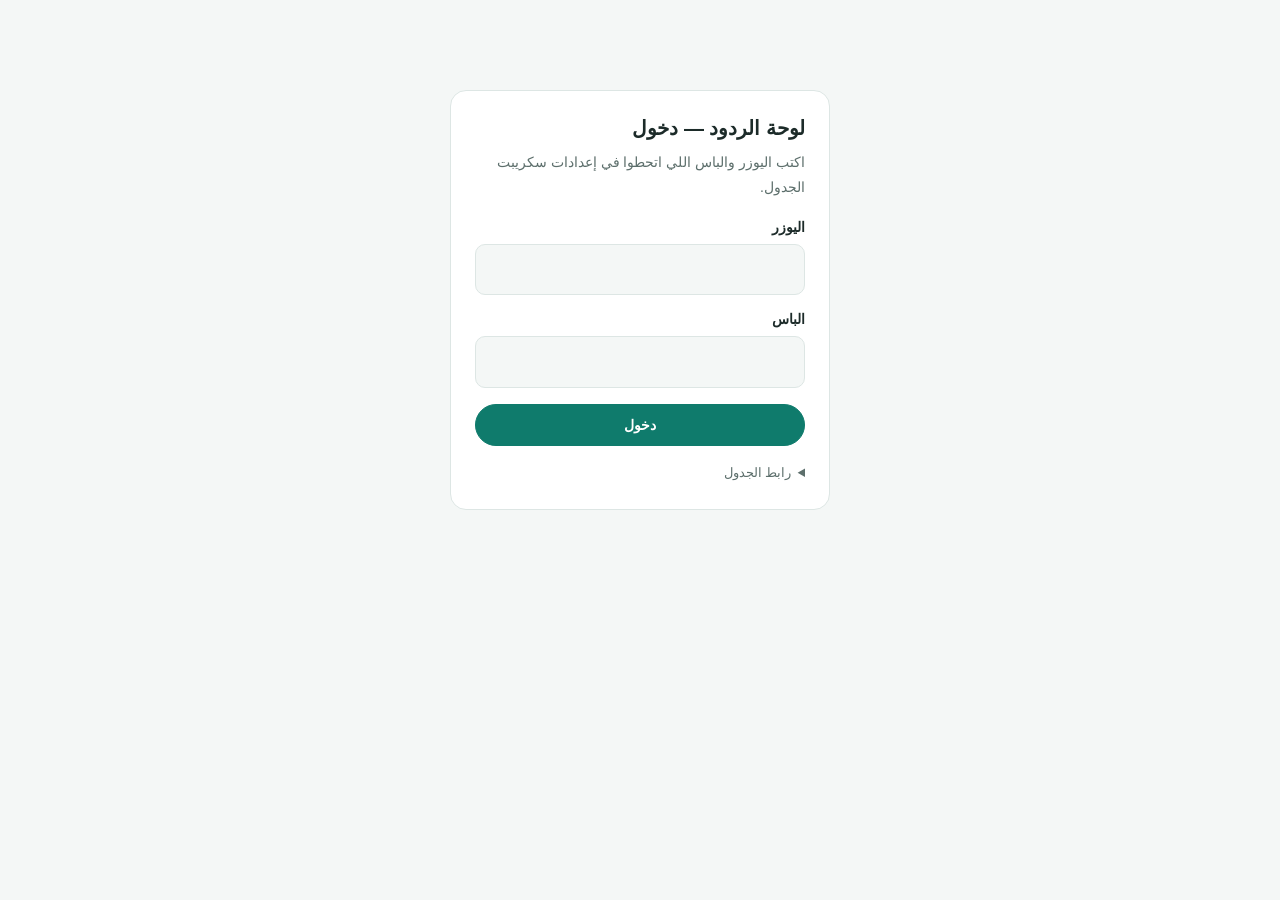
==== commit 5a7ba623: "com2" ====
--- a/dashboard.html
+++ b/dashboard.html
@@ -70,6 +70,66 @@
 
     .btn.danger:hover {
       background: var(--rose-soft);
+    }
+
+    .login-wrap {
+      max-width: 420px;
+      margin: 10vh auto 0;
+      padding: 0 20px;
+    }
+
+    .login-box {
+      background: var(--card);
+      border: 1px solid var(--line);
+      border-radius: 16px;
+      padding: 24px;
+    }
+
+    .login-box h1 {
+      font-size: 20px;
+      margin: 0 0 8px;
+    }
+
+    .login-box p {
+      font-size: 14px;
+      color: var(--muted);
+      margin: 0 0 16px;
+    }
+
+    .login-box label {
+      display: block;
+      font-size: 14px;
+      font-weight: 600;
+      margin: 12px 0 4px;
+    }
+
+    .login-box input {
+      width: 100%;
+      box-sizing: border-box;
+      font: inherit;
+      padding: 10px 12px;
+      border: 1px solid var(--line);
+      border-radius: 10px;
+      background: var(--bg, var(--card));
+      color: var(--text);
+    }
+
+    .login-box .btn {
+      width: 100%;
+      justify-content: center;
+      margin-top: 16px;
+    }
+
+    .login-msg {
+      margin-top: 12px;
+      font-size: 14px;
+      color: var(--rose);
+    }
+
+    .login-box details {
+      margin-top: 16px;
+      font-size: 13px;
+      color: var(--muted);
     }
 
     .webhook-card {
@@ -614,7 +674,25 @@
 
 <body>
 
-  <header class="dash-wrap">
+  <!-- شاشة الدخول: مفيش أي بيانات في الصفحة قبل الدخول -->
+  <div class="login-wrap" id="loginScreen">
+    <form class="login-box" id="loginForm" autocomplete="on">
+      <h1>لوحة الردود — دخول</h1>
+      <p>اكتب اليوزر والباس اللي اتحطوا في إعدادات سكريبت الجدول.</p>
+      <label for="loginUser">اليوزر</label>
+      <input type="text" id="loginUser" name="username" autocomplete="username" required>
+      <label for="loginPass">الباس</label>
+      <input type="password" id="loginPass" name="password" autocomplete="current-password" required>
+      <button class="btn primary" id="loginBtn" type="submit">دخول</button>
+      <div class="login-msg" id="loginMsg" role="alert"></div>
+      <details>
+        <summary>رابط الجدول</summary>
+        <input type="text" id="webhookInput" dir="ltr" placeholder="https://script.google.com/.../exec" style="margin-top:8px;">
+      </details>
+    </form>
+  </div>
+
+  <header class="dash-wrap" id="app" hidden>
     <div class="dash-nav">
       <div class="brand">
         <svg viewBox="0 0 24 24" fill="none" stroke="currentColor" stroke-width="2" stroke-linecap="round" stroke-linejoin="round">
@@ -626,37 +704,14 @@
       <div class="nav-links">
         <button class="btn" id="themeToggle" type="button">🌓 المظهر</button>
         <button class="btn" id="sampleDataBtn" type="button">➕ توليد ردود تجريبية للاختبار</button>
+        <button class="btn" id="refreshBtn" type="button">🔄 تحديث</button>
+        <button class="btn danger" id="logoutBtn" type="button">خروج</button>
       </div>
     </div>
 
-    <!-- Webhook Integration Card -->
-    <section class="webhook-card">
-      <div class="webhook-header">
-        <h2>
-          <span>ربط Google Sheets السحابي</span>
-          <span class="status-badge" id="webhookStatusBadge">
-            <i></i> <span id="webhookStatusText">محفوظ محلياً فقط</span>
-          </span>
-        </h2>
-        <button class="btn" id="toggleHelpBtn" type="button">📖 كود Google Apps Script وطريقة الربط</button>
-      </div>
-
-      <div class="webhook-input-group">
-        <input type="text" id="webhookInput" placeholder="الصق رابط Google Apps Script Webhook (https://script.google.com/.../exec)">
-        <button class="btn primary" id="saveWebhookBtn" type="button">حفظ واختبار الربط</button>
-        <button class="btn" id="clearWebhookBtn" type="button">إلغاء الربط</button>
-      </div>
-
-      <div class="help-box" id="helpBox" hidden>
-        <b>طريقة الربط في دقيقتين مع Google Sheets:</b>
-        <ol>
-          <li>افتح ملف [google-sheets-script.js](google-sheets-script.js) وانسخ الكود بالكامل.</li>
-          <li>في شيت جديد على Google Drive، اختر من القائمة: <b>ملحقات (Extensions) &gt; Apps Script</b> والصق الكود.</li>
-          <li>اضغط <b>Deploy (نشر) &gt; New deployment &gt; نوع Web app &gt; Who has access: Anyone</b>.</li>
-          <li>انسخ الرابط الناتج والصقه في الخانة أعلاه واضغط حفظ. سيتم تحويل أي رد تلقائيًا لجدول Google Sheets!</li>
-        </ol>
-      </div>
-    </section>
+    <p id="localNotice" style="margin:0 0 14px; padding:10px 14px; border:1px solid var(--line); border-radius:10px; background:var(--card); font-size:14px;">
+      الردود الحقيقية بتتقرا من جدول جوجل بعد الدخول. الردود التجريبية (لو وُلّدت) محفوظة على الجهاز ده بس وعليها علامة «تجريبي».
+    </p>
 
     <!-- Top KPI Stats -->
     <div class="stats-grid">
@@ -701,11 +756,16 @@
         <button class="filter-chip" data-type="المستخدمين">المستخدمين</button>
       </div>
 
+      <div class="filters-scroll" id="scopeList">
+        <button class="filter-chip active" data-scope="real">الحقيقي</button>
+        <button class="filter-chip" data-scope="demo">تجريبي</button>
+        <button class="btn danger" id="clearDemoBtn" type="button" hidden>حذف التجريبي</button>
+      </div>
+
       <div style="display: flex; gap: 8px; flex-wrap: wrap;">
         <input type="text" id="searchInput" placeholder="بحث بالاسم أو الهاتف أو نص الإجابة…" style="width: 220px; padding: 6px 12px; font-size: 14px;">
         <button class="btn" id="exportCsvBtn" type="button">📥 تصدير Excel</button>
         <button class="btn" id="exportJsonBtn" type="button">JSON</button>
-        <button class="btn danger" id="clearAllBtn" type="button">مسح السجل</button>
       </div>
     </div>
 
@@ -860,15 +920,6 @@
     const responsesView = document.getElementById("responsesView");
     const responsesCountBadge = document.getElementById("responsesCountBadge");
 
-    // Webhook Elements
-    const webhookInput = document.getElementById("webhookInput");
-    const saveWebhookBtn = document.getElementById("saveWebhookBtn");
-    const clearWebhookBtn = document.getElementById("clearWebhookBtn");
-    const webhookStatusBadge = document.getElementById("webhookStatusBadge");
-    const webhookStatusText = document.getElementById("webhookStatusText");
-    const helpBox = document.getElementById("helpBox");
-    const toggleHelpBtn = document.getElementById("toggleHelpBtn");
-
     // Stats Elements
     const statTotal = document.getElementById("statTotal");
     const statContacts = document.getElementById("statContacts");
@@ -924,55 +975,6 @@
     tabAnalyticsBtn.addEventListener("click", () => setView("analytics"));
     tabResponsesBtn.addEventListener("click", () => setView("responses"));
 
-    // Webhook management
-    function updateWebhookUI() {
-      const url = localStorage.getItem("SURVEY_WEBHOOK_URL") || "";
-      webhookInput.value = url;
-      if (url && url.startsWith("http")) {
-        webhookStatusBadge.classList.add("connected");
-        webhookStatusText.textContent = "متصل سحابيًا بـ Google Sheets";
-      } else {
-        webhookStatusBadge.classList.remove("connected");
-        webhookStatusText.textContent = "تخزين محلي فقط (بدون Webhook)";
-      }
-    }
-
-    saveWebhookBtn.addEventListener("click", async () => {
-      const url = webhookInput.value.trim();
-      if (!url) {
-        alert("يرجى إدخال رابط Webhook صالح.");
-        return;
-      }
-      localStorage.setItem("SURVEY_WEBHOOK_URL", url);
-      updateWebhookUI();
-      saveWebhookBtn.textContent = "جاري الاختبار…";
-      try {
-        await fetch(url, {
-          method: "POST",
-          mode: "no-cors",
-          cache: "no-cache",
-          headers: { "Content-Type": "text/plain;charset=utf-8" },
-          body: JSON.stringify({ test: true, ping: "ping from survey dashboard", date: new Date().toISOString() })
-        });
-        alert("تم حفظ الرابط واختباره بنجاح!");
-      } catch (err) {
-        alert("تم حفظ الرابط بنجاح.");
-      } finally {
-        saveWebhookBtn.textContent = "حفظ واختبار الربط";
-      }
-    });
-
-    clearWebhookBtn.addEventListener("click", () => {
-      if (confirm("هل ترغب في إلغاء رابط الـ Webhook؟ ستظل الردود تُحفظ محليًا.")) {
-        localStorage.removeItem("SURVEY_WEBHOOK_URL");
-        updateWebhookUI();
-      }
-    });
-
-    toggleHelpBtn.addEventListener("click", () => {
-      helpBox.hidden = !helpBox.hidden;
-    });
-
     // Theme toggle
     document.getElementById("themeToggle").addEventListener("click", () => {
       const cur = document.documentElement.getAttribute("data-theme");
@@ -984,17 +986,29 @@
       document.documentElement.setAttribute("data-theme", localStorage.getItem("SURVEY_THEME"));
     }
 
-    function getSubmissions() {
+    // الردود الحقيقية بتتقرا من الجدول وبتتحفظ في الذاكرة بس. التجريبي لوحده في تخزين المتصفح.
+    let remoteRows = [];
+    const DEMO_KEY = "SURVEY_DEMO";
+    function getDemo() {
       try {
-        return JSON.parse(localStorage.getItem("SURVEY_SUBMISSIONS") || "[]");
+        return JSON.parse(localStorage.getItem(DEMO_KEY) || "[]");
       } catch {
         return [];
       }
     }
+    function getSubmissions() {
+      return [...remoteRows, ...getDemo()];
+    }
 
     // MAIN RENDER FUNCTION
+    let currentScope = "real"; // 'real' or 'demo'
+    const inScope = (s) => !!s.demo === (currentScope === "demo");
+    const DEMO_TAG = '<span style="font-size:11px; padding:1px 8px; border-radius:99px; background:#f59e0b; color:#fff; margin-inline-start:6px;">تجريبي</span>';
+
     function render() {
-      const all = getSubmissions();
+      const everything = getSubmissions();
+      const all = everything.filter(inScope);
+      document.getElementById("clearDemoBtn").hidden = !everything.some(s => s.demo);
 
       // Top counters
       statTotal.textContent = AR(all.length);
@@ -1046,7 +1060,7 @@
           const ansCount = (sub.answers || []).filter(a => a.answer !== null).length;
           tr.innerHTML = `
             <td><b>${AR(i + 1)}</b></td>
-            <td><span class="tag now">${sub.surveyTitle || "استبيان"}</span></td>
+            <td><span class="tag now">${sub.surveyTitle || "استبيان"}</span>${sub.demo ? DEMO_TAG : ""}</td>
             <td><small style="color:var(--muted);">${sub.submittedAt || sub.timestamp || "—"}</small></td>
             <td><b>${sub.contact?.name || "—"}</b></td>
             <td dir="ltr" style="text-align:right;">${sub.contact?.phone || "—"}</td>
@@ -1401,6 +1415,7 @@
 
         newSamples.push({
           id: "sub_" + (Date.now() + i) + "_" + Math.random().toString(36).substring(2, 6),
+          demo: true,
           surveyTitle: "استبيان الأطباء",
           submittedAt: new Date(Date.now() - i * 3600000).toLocaleString("ar-EG"),
           timestamp: new Date().toISOString(),
@@ -1427,22 +1442,31 @@
         });
       }
 
-      const list = getSubmissions();
-      localStorage.setItem("SURVEY_SUBMISSIONS", JSON.stringify([...newSamples, ...list]));
+      localStorage.setItem(DEMO_KEY, JSON.stringify([...newSamples, ...getDemo()]));
+      currentScope = "demo";
+      syncScopeChips();
       render();
     });
 
-    // Clear all
-    document.getElementById("clearAllBtn").addEventListener("click", () => {
-      if (confirm("هل أنت متأكد من مسح جميع الردود المسجلة محليًا؟ لن يتم مسح أي بيانات تم إرسالها لـ Google Sheets.")) {
-        localStorage.removeItem("SURVEY_SUBMISSIONS");
+    // Real vs demo scope
+    function syncScopeChips() {
+      document.querySelectorAll("#scopeList .filter-chip").forEach(c => c.classList.toggle("active", c.dataset.scope === currentScope));
+    }
+    document.querySelectorAll("#scopeList .filter-chip").forEach(chip => {
+      chip.addEventListener("click", () => { currentScope = chip.dataset.scope; syncScopeChips(); render(); });
+    });
+    document.getElementById("clearDemoBtn").addEventListener("click", () => {
+      if (confirm("هل تريد حذف الردود التجريبية فقط؟ الردود الحقيقية لن تتأثر.")) {
+        localStorage.removeItem(DEMO_KEY);
+        currentScope = "real";
+        syncScopeChips();
         render();
       }
     });
 
     // Export CSV
     document.getElementById("exportCsvBtn").addEventListener("click", () => {
-      const all = getSubmissions();
+      const all = getSubmissions().filter(inScope);
       if (all.length === 0) {
         alert("لا توجد بيانات لتصديرها.");
         return;
@@ -1468,7 +1492,7 @@
 
     // Export JSON
     document.getElementById("exportJsonBtn").addEventListener("click", () => {
-      const all = getSubmissions();
+      const all = getSubmissions().filter(inScope);
       const blob = new Blob([JSON.stringify(all, null, 2)], { type: "application/json" });
       const a = document.createElement("a");
       a.href = URL.createObjectURL(blob);
@@ -1476,14 +1500,126 @@
       a.click();
     });
 
-    // Initialize
-    updateWebhookUI();
-    render();
-
-    window.addEventListener("storage", (e) => {
-      if (e.key === "SURVEY_SUBMISSIONS") render();
-      if (e.key === "SURVEY_WEBHOOK_URL") updateWebhookUI();
+    // ===== الدخول والقراية من سكريبت الجدول =====
+    const DEFAULT_WEBHOOK_URL = "https://script.google.com/macros/s/AKfycbyT6ppK5VINcGdvy-vj5gQHTZ3DKB3CtPAKetH09FNWWi5YRDNHBT3XMkxHQelQ7JbE/exec";
+    const TOKEN_KEY = "SURVEY_DASH_TOKEN"; // sessionStorage: يتمسح لما التبويب يتقفل
+    const loginScreen = document.getElementById("loginScreen");
+    const loginForm = document.getElementById("loginForm");
+    const loginMsg = document.getElementById("loginMsg");
+    const loginBtn = document.getElementById("loginBtn");
+    const webhookInput = document.getElementById("webhookInput");
+    const appEl = document.getElementById("app");
+
+    const getToken = () => { try { return sessionStorage.getItem(TOKEN_KEY) || ""; } catch { return ""; } };
+    const setToken = (t) => { try { t ? sessionStorage.setItem(TOKEN_KEY, t) : sessionStorage.removeItem(TOKEN_KEY); } catch { /* ignore */ } };
+    const getUrl = () => localStorage.getItem("SURVEY_WEBHOOK_URL") || DEFAULT_WEBHOOK_URL;
+    webhookInput.value = localStorage.getItem("SURVEY_WEBHOOK_URL") || "";
+
+    const MSGS = {
+      bad_login: "اليوزر أو الباس غلط",
+      dash_not_set: "لسه ما اتكتبش يوزر وباس في خصائص سكريبت الجدول (DASH_USER و DASH_PASS، والباس ١٢ حرف على الأقل)",
+      expired: "الجلسة خلصت، ادخل تاني",
+      down: "الجدول مش بيرد، جرّب تاني بعد شوية",
+      old_script: "حدّث سكريبت الجدول: الكود المنشور قديم. الصق محتوى google-sheets-script.js الجديد في Apps Script واعمل «نشر جديد»"
+    };
+
+    async function callSheet(body) {
+      let res;
+      try {
+        res = await fetch(getUrl(), {
+          method: "POST",
+          cache: "no-cache",
+          headers: { "Content-Type": "text/plain;charset=utf-8" },
+          body: JSON.stringify(body)
+        });
+        if (!res.ok) throw new Error("http " + res.status);
+        return await res.json();
+      } catch (err) {
+        return { result: "down" };
+      }
+    }
+
+    // يرجّع رسالة خطأ للمستخدم، أو "" لو الرد سليم
+    function explain(reply) {
+      if (!reply || reply.result === "down") return MSGS.down;
+      if (reply.result === "success") return "";
+      if (reply.result === "bad_login") return MSGS.bad_login;
+      if (reply.result === "unauthorized") return MSGS.expired;
+      if (reply.result === "locked") {
+        const mins = Math.max(1, Math.ceil((reply.retryAfter || 900) / 60));
+        return "الدخول اتقفل بعد محاولات غلط كتير. جرّب تاني بعد " + AR(mins) + " دقيقة";
+      }
+      if (reply.error === "dash_not_set") return MSGS.dash_not_set;
+      if (reply.result === "error") return MSGS.old_script;
+      return MSGS.down;
+    }
+
+    function showLogin(message) {
+      appEl.hidden = true;
+      loginScreen.hidden = false;
+      loginMsg.textContent = message || "";
+    }
+
+    // يقرا الردود من الجدول ويعرض اللوحة. يرجّع رسالة خطأ أو ""
+    async function loadResponses() {
+      const reply = await callSheet({ action: "read", token: getToken() });
+      const err = explain(reply);
+      if (err) return err;
+      remoteRows = Array.isArray(reply.responses) ? reply.responses : [];
+      loginScreen.hidden = true;
+      appEl.hidden = false;
+      render();
+      return "";
+    }
+
+    loginForm.addEventListener("submit", async (e) => {
+      e.preventDefault();
+      loginMsg.textContent = "";
+      loginBtn.disabled = true;
+      loginBtn.textContent = "جاري الدخول…";
+      try {
+        const typedUrl = webhookInput.value.trim();
+        if (typedUrl) localStorage.setItem("SURVEY_WEBHOOK_URL", typedUrl); else localStorage.removeItem("SURVEY_WEBHOOK_URL");
+        const reply = await callSheet({
+          action: "login",
+          user: document.getElementById("loginUser").value,
+          pass: document.getElementById("loginPass").value
+        });
+        const err = explain(reply);
+        if (err) { loginMsg.textContent = err; return; }
+        if (!reply.token) { loginMsg.textContent = MSGS.old_script; return; }
+        setToken(reply.token);
+        document.getElementById("loginPass").value = "";
+        const loadErr = await loadResponses();
+        if (loadErr) { setToken(""); loginMsg.textContent = loadErr; }
+      } finally {
+        loginBtn.disabled = false;
+        loginBtn.textContent = "دخول";
+      }
     });
+
+    document.getElementById("refreshBtn").addEventListener("click", async () => {
+      const btn = document.getElementById("refreshBtn");
+      btn.disabled = true;
+      const err = await loadResponses();
+      btn.disabled = false;
+      if (err === MSGS.expired) { setToken(""); remoteRows = []; showLogin(err); }
+      else if (err) alert(err);
+    });
+
+    document.getElementById("logoutBtn").addEventListener("click", async () => {
+      const token = getToken();
+      setToken("");
+      if (token) await callSheet({ action: "logout", token });
+      location.reload();
+    });
+
+    // لو فيه مفتاح دخول محفوظ في التبويب ده: نحاول نقرا بيه، وإلا شاشة الدخول
+    if (getToken()) {
+      loadResponses().then((err) => {
+        if (err) { setToken(""); showLogin(err); }
+      });
+    }
   </script>
 </body>
 
